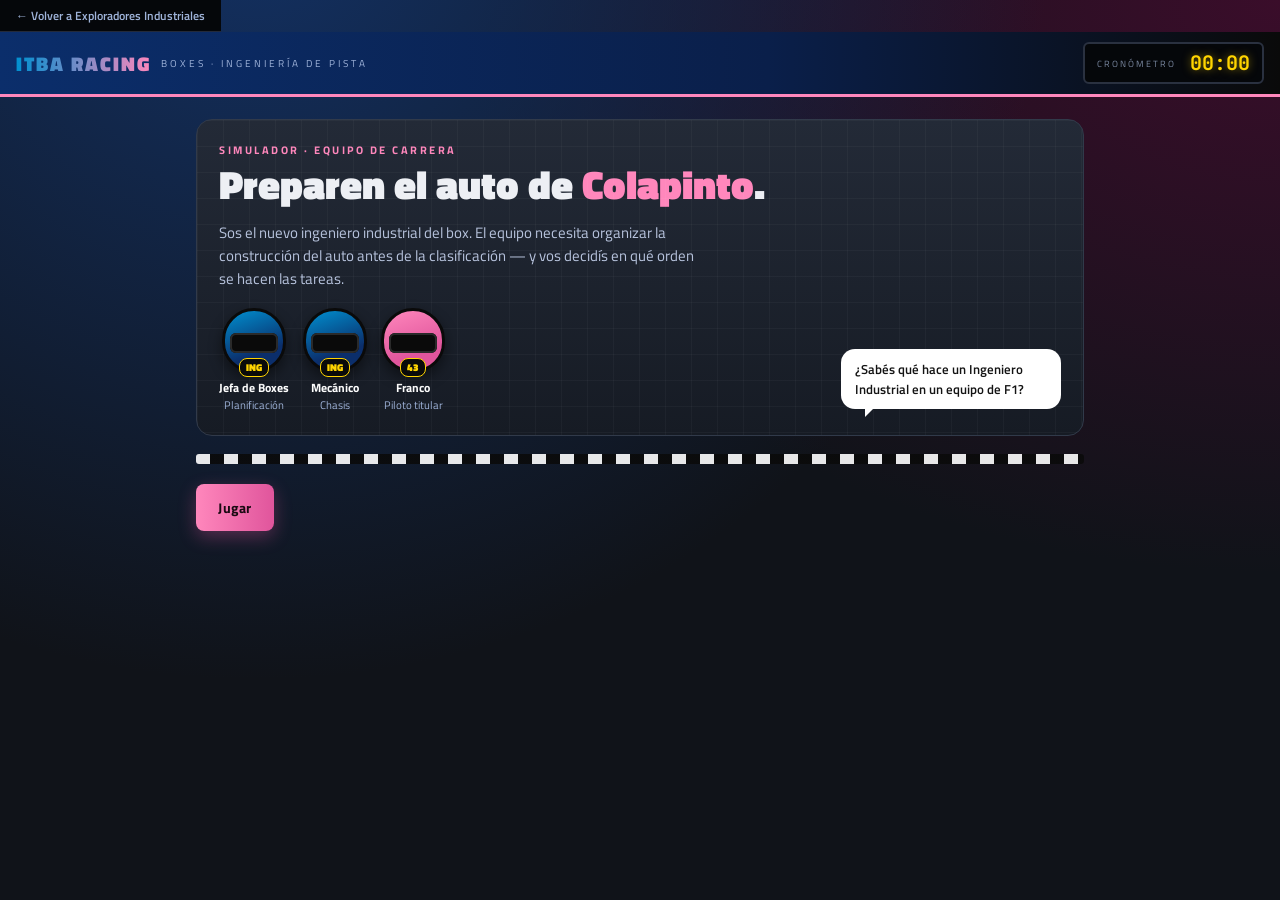
==== juegos/box-colapinto.html @ 61c808a1 "Exploradores Industriales v2: 4 actividades + puntaje compartido Renombra el juego de carrera a ITBA" ====
<!DOCTYPE html>
<html lang="es">
<head>
<meta charset="UTF-8">
<meta name="viewport" content="width=device-width, initial-scale=1.0">
<title>Boxes de ITBA Racing — Prepará el auto de Colapinto</title>
<style>
@import url('https://fonts.googleapis.com/css2?family=Titillium+Web:wght@400;600;700;900&family=JetBrains+Mono:wght@500;700&display=swap');

:root{
  --alpine-blue:#0B2E6B;
  --alpine-blue-bright:#0090D0;
  --alpine-pink:#FF87BC;
  --alpine-pink-deep:#E0559C;
  --cyan:#21D0C7;
  --gold:#FFD400;
  --asphalt:#101319;
  --asphalt-2:#191E27;
  --paper:#EDEFF4;
  --ok:#2BD673;
  --bad:#FF4D5E;
  --radius:10px;
}
*{box-sizing:border-box;}
html,body{margin:0;padding:0;}
body{
  font-family:'Titillium Web', Arial, sans-serif;
  background:
    radial-gradient(ellipse at 20% -10%, #133163 0%, transparent 55%),
    radial-gradient(ellipse at 100% 0%, #3a0d2a 0%, transparent 45%),
    var(--asphalt);
  color:var(--paper);
  min-height:100vh;
  overflow-x:hidden;
}

/* ---------- back to hub link ---------- */
.back-link{
  display:inline-flex;align-items:center;gap:6px;
  position:sticky;top:0;left:0;z-index:60;
  padding:6px 16px;
  font-size:12px;font-weight:600;color:#9fb3d9;
  text-decoration:none;background:#05070a;
  border-bottom:1px solid #232a3a;
}
.back-link:hover{color:var(--gold);}

/* ---------- top strip ---------- */
.topbar{
  display:flex;align-items:center;justify-content:space-between;
  padding:10px 16px;
  background:linear-gradient(90deg, var(--alpine-blue) 0%, #0a1f4a 60%, #0a0a0a 100%);
  border-bottom:3px solid var(--alpine-pink);
  position:sticky;top:27px;z-index:50;
}
.brand{display:flex;align-items:center;gap:10px;}
.brand .mark{
  font-weight:900;font-size:20px;letter-spacing:2px;
  background:linear-gradient(90deg, var(--alpine-blue-bright), var(--alpine-pink));
  -webkit-background-clip:text;background-clip:text;color:transparent;
}
.brand .sub{font-size:10px;letter-spacing:3px;color:#9fb3d9;text-transform:uppercase;}
.pitboard{
  display:flex;align-items:center;gap:10px;
  background:#05070a;border:2px solid #2a3140;border-radius:6px;
  padding:6px 12px;
}
.pitboard .lbl{font-size:9px;letter-spacing:2px;color:#7c8aa3;text-transform:uppercase;}
.pitboard .clock{
  font-family:'JetBrains Mono',monospace;font-weight:700;font-size:20px;
  color:var(--gold);text-shadow:0 0 8px rgba(255,212,0,.5);
  min-width:64px;text-align:right;
}

/* ---------- generic screen ---------- */
.screen{display:none;padding:22px 16px 70px;max-width:920px;margin:0 auto;}
.screen.active{display:block;animation:fadeIn .35s ease;}
@keyframes fadeIn{from{opacity:0;transform:translateY(6px)}to{opacity:1;transform:translateY(0)}}

/* ---------- intro screen ---------- */
.checker{
  height:10px;
  background-image:repeating-linear-gradient(90deg,#fff 0 14px, #0a0a0a 14px 28px);
  opacity:.9;margin:18px 0;border-radius:3px;
}
.garage{
  background:linear-gradient(180deg,#232a37,#161b24);
  border:1px solid #313a4a;border-radius:16px;
  padding:22px;position:relative;overflow:hidden;
}
.garage::before{
  content:"";position:absolute;inset:0;
  background-image:linear-gradient(#ffffff08 1px,transparent 1px),linear-gradient(90deg,#ffffff08 1px,transparent 1px);
  background-size:26px 26px;pointer-events:none;
}
.hero-title{font-weight:900;font-size:clamp(26px,6vw,40px);line-height:1.05;margin:4px 0 6px;}
.hero-title .accent{color:var(--alpine-pink);}
.hero-sub{color:#b7c3dd;font-size:15px;margin-bottom:18px;max-width:60ch;}

.crew{display:flex;align-items:flex-end;gap:14px;flex-wrap:wrap;margin-top:10px;position:relative;z-index:1;}
.avatar{display:flex;flex-direction:column;align-items:center;gap:6px;}
.helmet{
  width:64px;height:64px;border-radius:50% 50% 46% 46%;
  background:linear-gradient(160deg, var(--alpine-blue-bright), var(--alpine-blue) 70%);
  border:3px solid #0a0a0a;position:relative;box-shadow:0 6px 14px #0007;
}
.helmet.driver{background:linear-gradient(160deg, var(--alpine-pink), var(--alpine-pink-deep) 70%);}
.helmet::after{
  content:"";position:absolute;left:8%;right:8%;top:38%;height:34%;
  background:#0a0a0a;border-radius:6px;
  box-shadow:inset 0 0 0 2px #2a2a2a;
}
.helmet .num{
  position:absolute;bottom:-8px;left:50%;transform:translateX(-50%);
  background:#0a0a0a;color:var(--gold);font-weight:800;font-size:10px;
  padding:1px 6px;border-radius:8px;border:1px solid var(--gold);
}
.avatar .name{font-size:11px;color:#9fb3d9;text-align:center;max-width:78px;}
.avatar .name b{color:#fff;display:block;font-size:12px;}

.bubble{
  background:#fff;color:#141414;padding:10px 14px;border-radius:14px;
  font-weight:600;font-size:13px;position:relative;margin-bottom:4px;max-width:220px;
}
.bubble::after{
  content:"";position:absolute;bottom:-8px;left:24px;
  border-width:8px 8px 0 0;border-style:solid;border-color:#fff transparent transparent transparent;
}

.btn{
  appearance:none;border:none;cursor:pointer;font-family:inherit;
  font-weight:700;letter-spacing:.5px;border-radius:8px;padding:13px 22px;
  font-size:14px;transition:transform .12s ease, box-shadow .12s ease;
}
.btn:active{transform:translateY(2px) scale(.98);}
.btn-primary{
  background:linear-gradient(90deg, var(--alpine-pink), var(--alpine-pink-deep));
  color:#1a0a12;box-shadow:0 6px 18px #e0559c55;
}
.btn-primary:hover{box-shadow:0 8px 22px #e0559c77;}
.btn-ghost{
  background:transparent;border:1.5px solid #3a4356;color:#dfe6f5;
}
.btn-ghost:hover{border-color:var(--alpine-blue-bright);}
.btn-dark{background:#0a0a0a;color:var(--gold);border:1.5px solid var(--gold);}
.btn-row{display:flex;gap:10px;margin-top:20px;flex-wrap:wrap;}

/* ---------- modal ---------- */
.overlay{
  position:fixed;inset:0;background:#03050acc;backdrop-filter:blur(2px);
  display:none;align-items:flex-end;justify-content:center;z-index:100;padding:0;
}
.overlay.active{display:flex;animation:fadeIn .25s ease;}
.modal{
  background:linear-gradient(180deg,#1a2030,#12151d);
  border:1px solid #2f3850;border-top:4px solid var(--alpine-pink);
  border-radius:18px 18px 0 0;
  width:100%;max-width:560px;max-height:88vh;overflow-y:auto;
  padding:22px 20px 26px;
}
@media(min-width:600px){
  .overlay{align-items:center;}
  .modal{border-radius:18px;border-top:1px solid #2f3850;border-left:4px solid var(--alpine-pink);}
}
.modal h2{margin:0 0 10px;font-size:21px;font-weight:800;}
.modal p{color:#c3cce0;font-size:14.5px;line-height:1.55;margin:0 0 10px;}
.eyebrow{
  font-size:10.5px;letter-spacing:2.5px;text-transform:uppercase;color:var(--alpine-pink);
  font-weight:700;margin-bottom:6px;display:block;
}

.example-row{
  display:flex;align-items:center;gap:8px;margin:10px 0;background:#0d1017;
  border:1px solid #2a3142;border-radius:8px;padding:8px 10px;
}
.example-row .chip{
  background:#232a3a;border:1px solid #3a4356;border-radius:6px;padding:6px 10px;
  font-size:12px;font-weight:600;flex:1;text-align:center;
}
.example-row .arrow{color:#7c8aa3;}
.example-row .verdict{font-size:18px;}
.verdict.ok{color:var(--ok);}
.verdict.bad{color:var(--bad);}

/* ---------- game screen ---------- */
.mission-bar{
  display:flex;justify-content:space-between;align-items:center;gap:10px;
  background:#151a24;border:1px solid #2a3142;border-radius:10px;
  padding:10px 14px;margin-bottom:14px;flex-wrap:wrap;
}
.mission-bar .txt{font-size:13px;color:#c3cce0;}
.mission-bar .deadline{font-weight:800;color:var(--gold);}

.board-wrap{
  background:#0d1017;border:1px solid #2a3142;border-radius:12px;
  padding:12px 8px 8px;overflow-x:auto;
}
.board{display:grid;grid-template-columns:170px 1fr;min-width:900px;}
.corner{
  position:sticky;left:0;background:#0d1017;z-index:3;
  font-size:9px;letter-spacing:1.5px;color:#7c8aa3;text-transform:uppercase;
  display:flex;align-items:end;padding-bottom:6px;
}
.days-header{display:grid;grid-auto-flow:column;grid-auto-columns:46px;}
.day-lbl{
  font-size:10px;color:#7c8aa3;text-align:center;padding-bottom:6px;font-weight:600;
  border-bottom:2px solid #232a3a;
}
.day-lbl.active-day{color:var(--gold);}

.task-label{
  position:sticky;left:0;background:#0d1017;z-index:2;
  display:flex;flex-direction:column;justify-content:center;gap:2px;
  padding:6px 10px 6px 4px;border-top:1px solid #1c2230;
  font-size:12px;
}
.task-label .id{
  display:inline-flex;width:20px;height:20px;border-radius:5px;align-items:center;justify-content:center;
  font-weight:800;font-size:11px;color:#0a0a0a;margin-right:6px;
}
.task-label .nm{font-weight:600;color:#e7ecf7;}
.task-label .dur{font-size:10px;color:#7c8aa3;}
.task-label .pred{font-size:10px;color:#5f6c85;}

.row-cells{display:grid;grid-auto-flow:column;grid-auto-columns:46px;border-top:1px solid #1c2230;position:relative;}
.cell{
  height:44px;border-right:1px solid #171c27;
  display:flex;align-items:center;justify-content:center;cursor:pointer;
}
.cell:hover{background:#161c28;}
.cell.filled{cursor:pointer;}
.block{
  grid-row:1;height:34px;border-radius:6px;margin:5px 2px;
  display:flex;align-items:center;justify-content:center;
  font-weight:800;font-size:12px;color:#0a0a0a;
  box-shadow:0 3px 8px #0006;
}
.block small{font-weight:600;font-size:9px;display:block;}
.row-cells.error .block{outline:2px solid var(--bad);animation:shake .3s;}
.row-cells.simming .block{outline:2px solid var(--gold);}
@keyframes shake{0%,100%{transform:translateX(0)}25%{transform:translateX(-3px)}75%{transform:translateX(3px)}}

.legend-hint{font-size:11.5px;color:#7c8aa3;margin-top:10px;}

.footer-actions{
  position:fixed;left:0;right:0;bottom:0;z-index:40;
  display:flex;justify-content:space-between;gap:10px;
  padding:12px 16px;background:linear-gradient(0deg,#05070ae8 60%,transparent);
}
.footer-actions .btn{flex:1;max-width:220px;font-size:13px;}

.banner{
  border-radius:10px;padding:10px 14px;font-size:13px;font-weight:600;margin-bottom:12px;
  display:none;
}
.banner.show{display:block;animation:fadeIn .25s ease;}
.banner.err{background:#3a1420;border:1px solid var(--bad);color:#ffb3ba;}
.banner.ok{background:#0f3324;border:1px solid var(--ok);color:#9dffce;}

/* lights sequence */
.lights-overlay{
  position:fixed;inset:0;background:#000;display:none;
  align-items:center;justify-content:center;flex-direction:column;gap:22px;z-index:200;
}
.lights-overlay.active{display:flex;}
.lights-row{display:flex;gap:14px;}
.light{width:38px;height:38px;border-radius:50%;background:#2a0508;border:3px solid #3a0a10;transition:background .15s;}
.light.on{background:#FF2D2D;box-shadow:0 0 22px #ff2d2d;}
.lights-caption{font-family:'JetBrains Mono',monospace;color:var(--gold);font-size:15px;letter-spacing:2px;}

/* result modal */
.stars{font-size:30px;letter-spacing:6px;margin:6px 0 4px;}
.stat-grid{display:grid;grid-template-columns:1fr 1fr;gap:10px;margin:14px 0;}
.stat{background:#0d1017;border:1px solid #2a3142;border-radius:10px;padding:12px;}
.stat .n{font-family:'JetBrains Mono',monospace;font-weight:700;font-size:22px;color:var(--gold);}
.stat .l{font-size:10.5px;color:#7c8aa3;text-transform:uppercase;letter-spacing:1.5px;margin-top:2px;}

.table-list{display:flex;flex-direction:column;gap:8px;margin-top:10px;}
.table-row{
  display:flex;align-items:center;gap:10px;background:#0d1017;border:1px solid #2a3142;
  border-radius:8px;padding:8px 10px;font-size:12.5px;
}
.table-row .id{width:22px;height:22px;border-radius:5px;flex:none;display:flex;align-items:center;justify-content:center;font-weight:800;font-size:11px;color:#0a0a0a;}
.table-row .nm{flex:1;color:#e7ecf7;font-weight:600;}
.table-row .meta{color:#7c8aa3;font-size:11px;text-align:right;}
</style>
</head>
<body>

<a class="back-link" href="../index.html">← Volver a Exploradores Industriales</a>

<div class="topbar">
  <div class="brand">
    <span class="mark">ITBA RACING</span>
    <span class="sub">Boxes · Ingeniería de Pista</span>
  </div>
  <div class="pitboard">
    <span class="lbl">Cronómetro</span>
    <span class="clock" id="clockDisplay">00:00</span>
  </div>
</div>

<!-- SCREEN 1: INTRO -->
<div class="screen active" id="screen-intro">
  <div class="garage">
    <span class="eyebrow">Simulador · Equipo de Carrera</span>
    <h1 class="hero-title">Preparen el auto de <span class="accent">Colapinto</span>.</h1>
    <p class="hero-sub">Sos el nuevo ingeniero industrial del box. El equipo necesita organizar la construcción del auto antes de la clasificación — y vos decidís en qué orden se hacen las tareas.</p>

    <div class="crew">
      <div class="avatar">
        <div class="helmet"><div class="num">ING</div></div>
        <div class="name"><b>Jefa de Boxes</b>Planificación</div>
      </div>
      <div class="avatar">
        <div class="helmet"><div class="num">ING</div></div>
        <div class="name"><b>Mecánico</b>Chasis</div>
      </div>
      <div class="avatar" style="margin-right:auto;">
        <div class="helmet driver"><div class="num">43</div></div>
        <div class="name"><b>Franco</b>Piloto titular</div>
      </div>
      <div class="bubble">¿Sabés qué hace un Ingeniero Industrial en un equipo de F1?</div>
    </div>
  </div>
  <div class="checker"></div>
  <div class="btn-row">
    <button class="btn btn-primary" onclick="openModal('modal-explain')">Jugar</button>
  </div>
</div>

<!-- SCREEN 2: GAME -->
<div class="screen" id="screen-game">
  <div class="mission-bar">
    <div class="txt">🏁 Clasificación en Buenos Aires en <span class="deadline" id="deadlineTxt">15 días</span>. Armá el cronograma de construcción.</div>
    <button class="btn btn-ghost" style="padding:8px 14px;font-size:12px;" onclick="openModal('modal-table')">Ver tabla</button>
  </div>

  <div class="banner" id="banner"></div>

  <div class="board-wrap">
    <div class="board" id="board"><!-- filled by JS --></div>
  </div>
  <p class="legend-hint">Tocá una celda vacía en la fila de una tarea para ubicarla (ocupa su duración en días). Tocala de nuevo para sacarla.</p>
</div>

<div class="footer-actions" id="footerActions" style="display:none;">
  <button class="btn btn-ghost" onclick="resetBoard()">Reiniciar</button>
  <button class="btn btn-primary" onclick="tryRun()">Probar cronograma</button>
</div>

<!-- MODAL: explain -->
<div class="overlay" id="modal-explain">
  <div class="modal">
    <span class="eyebrow">Misión</span>
    <h2>¿Cómo lo ayudás?</h2>
    <p>Tenés que ordenar las tareas necesarias para construir el auto de Franco. Algunas tareas necesitan que otra termine antes — hay una <b>tabla de precedencias</b> que te muestra qué depende de qué. El objetivo es terminar lo antes posible (vas a ver un cronómetro que te va a torturar 😅).</p>
    <p>Ejemplo: si la tarea <b>J</b> necesita que <b>H</b> esté lista antes, este orden funciona:</p>
    <div class="example-row">
      <div class="chip">H · Comprar tubos</div>
      <span class="arrow">→</span>
      <div class="chip">J · Cortar tubos</div>
      <span class="verdict ok">✔</span>
    </div>
    <p>...pero este orden no:</p>
    <div class="example-row">
      <div class="chip">J · Cortar tubos</div>
      <span class="arrow">→</span>
      <div class="chip">H · Comprar tubos</div>
      <span class="verdict bad">✘</span>
    </div>
    <div class="btn-row">
      <button class="btn btn-primary" onclick="closeModal('modal-explain');openModal('modal-mission')">Entendido</button>
    </div>
  </div>
</div>

<!-- MODAL: mission -->
<div class="overlay" id="modal-mission">
  <div class="modal">
    <span class="eyebrow">Briefing de boxes</span>
    <h2>Clasificación en Buenos Aires</h2>
    <p>El equipo quiere presentar el auto de Franco Colapinto a tiempo para la clasificación. Para eso hay que entregarle a la ingeniera jefa un plan de construcción realista.</p>
    <p>La clasificación es en <b>15 días</b>. Ayudá al equipo a llegar a tiempo — y si podés, ganale al récord de boxes.</p>
    <div class="btn-row">
      <button class="btn btn-primary" onclick="closeModal('modal-mission');startGame()">Vamos, equipo</button>
    </div>
  </div>
</div>

<!-- MODAL: table -->
<div class="overlay" id="modal-table">
  <div class="modal">
    <span class="eyebrow">Pizarra del box</span>
    <h2>Tabla de precedencias</h2>
    <div class="table-list" id="tableList"></div>
    <div class="btn-row">
      <button class="btn btn-ghost" onclick="closeModal('modal-table')">Cerrar</button>
    </div>
  </div>
</div>

<!-- MODAL: result -->
<div class="overlay" id="modal-result">
  <div class="modal">
    <span class="eyebrow" id="resultEyebrow">Resultado</span>
    <h2 id="resultTitle">¡Cronograma completo!</h2>
    <div class="stars" id="resultStars">★★★</div>
    <p id="resultMsg"></p>
    <div class="stat-grid">
      <div class="stat"><div class="n" id="statDays">-</div><div class="l">Días usados</div></div>
      <div class="stat"><div class="n" id="statOptimal">11</div><div class="l">Récord de boxes</div></div>
      <div class="stat"><div class="n" id="statTime">-</div><div class="l">Tiempo real jugado</div></div>
      <div class="stat"><div class="n" id="statPoints">-</div><div class="l">Puntos para el marcador</div></div>
    </div>
    <div class="btn-row">
      <button class="btn btn-ghost" onclick="closeModal('modal-result');resetBoard()">Reintentar</button>
      <button class="btn btn-primary" onclick="closeModal('modal-result')">Ver tablero</button>
    </div>
  </div>
</div>

<!-- lights sequence overlay -->
<div class="lights-overlay" id="lightsOverlay">
  <div class="lights-row" id="lightsRow"></div>
  <div class="lights-caption" id="lightsCaption">LUCES...</div>
</div>

<script>
const DAYS = 16;
const OPTIMAL = 11;
const DEADLINE = 15;

const TASKS = [
  {id:'A', name:'Diseño del monocasco', dur:3, pred:[], color:'#0090D0'},
  {id:'B', name:'Diseño aerodinámico', dur:3, pred:[], color:'#FF87BC'},
  {id:'C', name:'Fabricación del chasis', dur:4, pred:['A'], color:'#0B3D91'},
  {id:'D', name:'Fabricación de alerones', dur:3, pred:['B'], color:'#E0559C'},
  {id:'E', name:'Programación de telemetría', dur:3, pred:[], color:'#21D0C7'},
  {id:'F', name:'Pintura y calcos del equipo', dur:2, pred:['C'], color:'#FF2D78'},
  {id:'G', name:'Ensamble final', dur:2, pred:['D','E','F'], color:'#FFD400'},
];

let placements = {}; // id -> startDay (1-indexed) or null

// ---- real-time stopwatch (the "reloj que te va a torturar") ----
let clockSeconds = 0;
let clockInterval = null;

function updateClockDisplay(){
  const mm = String(Math.floor(clockSeconds/60)).padStart(2,'0');
  const ss = String(clockSeconds%60).padStart(2,'0');
  document.getElementById('clockDisplay').textContent = mm+':'+ss;
}
function startClock(){
  clockSeconds = 0;
  updateClockDisplay();
  clearInterval(clockInterval);
  clockInterval = setInterval(()=>{
    clockSeconds++;
    updateClockDisplay();
  }, 1000);
}
function stopClock(){
  clearInterval(clockInterval);
}

function taskById(id){ return TASKS.find(t=>t.id===id); }

function openModal(id){ document.getElementById(id).classList.add('active'); }
function closeModal(id){ document.getElementById(id).classList.remove('active'); }

function startGame(){
  document.getElementById('screen-intro').classList.remove('active');
  document.getElementById('screen-game').classList.add('active');
  document.getElementById('footerActions').style.display = 'flex';
  document.getElementById('deadlineTxt').textContent = DEADLINE + ' días';
  buildTable();
  buildBoard();
  resetBoard();
}

function buildTable(){
  const list = document.getElementById('tableList');
  list.innerHTML = '';
  TASKS.forEach(t=>{
    const row = document.createElement('div');
    row.className = 'table-row';
    const predTxt = t.pred.length ? 'Necesita: ' + t.pred.join(', ') : 'Sin dependencias';
    row.innerHTML = `<div class="id" style="background:${t.color}">${t.id}</div>
      <div class="nm">${t.name}</div>
      <div class="meta">${predTxt}<br>${t.dur} día${t.dur>1?'s':''}</div>`;
    list.appendChild(row);
  });
}

function buildBoard(){
  const board = document.getElementById('board');
  board.innerHTML = '';

  // corner cell
  const corner = document.createElement('div');
  corner.className = 'corner';
  corner.textContent = 'Tarea';
  board.appendChild(corner);

  // days header
  const daysHeader = document.createElement('div');
  daysHeader.className = 'days-header';
  daysHeader.id = 'daysHeader';
  for(let d=1; d<=DAYS; d++){
    const lbl = document.createElement('div');
    lbl.className = 'day-lbl';
    lbl.textContent = 'D'+d;
    lbl.id = 'daylbl-'+d;
    daysHeader.appendChild(lbl);
  }
  board.appendChild(daysHeader);

  TASKS.forEach(t=>{
    const label = document.createElement('div');
    label.className = 'task-label';
    label.innerHTML = `<div><span class="id" style="background:${t.color}">${t.id}</span><span class="nm">${t.name}</span></div>
      <div class="dur">${t.dur} día${t.dur>1?'s':''} ${t.pred.length? '· requiere '+t.pred.join(', ') : '· sin requisitos'}</div>`;
    board.appendChild(label);

    const rowCells = document.createElement('div');
    rowCells.className = 'row-cells';
    rowCells.id = 'row-'+t.id;
    for(let d=1; d<=DAYS; d++){
      const cell = document.createElement('div');
      cell.className = 'cell';
      cell.id = `cell-${t.id}-${d}`;
      cell.onclick = ()=>handleCellClick(t.id, d);
      rowCells.appendChild(cell);
    }
    board.appendChild(rowCells);
  });

  renderPlacements();
}

function handleCellClick(taskId, day){
  const t = taskById(taskId);
  if(placements[taskId] != null){
    // clicking anywhere on its own row removes it
    placements[taskId] = null;
    renderPlacements();
    return;
  }
  if(day + t.dur - 1 > DAYS){
    flashBanner('err', `${t.name} no entra a partir del día ${day} (dura ${t.dur} días). Probá más a la izquierda.`);
    return;
  }
  placements[taskId] = day;
  renderPlacements();
}

function renderPlacements(){
  TASKS.forEach(t=>{
    const row = document.getElementById('row-'+t.id);
    if(!row) return;
    row.classList.remove('error');
    // clear
    for(let d=1; d<=DAYS; d++){
      const cell = document.getElementById(`cell-${t.id}-${d}`);
      cell.innerHTML = '';
      cell.classList.remove('filled');
    }
    const start = placements[t.id];
    if(start == null) return;
    const cell = document.getElementById(`cell-${t.id}-${start}`);
    cell.classList.add('filled');
    const block = document.createElement('div');
    block.className = 'block';
    block.style.background = t.color;
    block.style.width = (t.dur*46 - 4) + 'px';
    block.innerHTML = `${t.id}<small>${t.dur}d</small>`;
    cell.appendChild(block);
  });
}

function resetBoard(){
  placements = {};
  renderPlacements();
  hideBanner();
  startClock();
}

function flashBanner(kind, msg){
  const b = document.getElementById('banner');
  b.className = 'banner show ' + kind;
  b.textContent = msg;
}
function hideBanner(){
  document.getElementById('banner').classList.remove('show');
}

function validate(){
  const missing = TASKS.filter(t=>placements[t.id]==null);
  if(missing.length){
    flashBanner('err', 'Faltan ubicar: ' + missing.map(t=>t.id).join(', '));
    return null;
  }
  let errors = [];
  TASKS.forEach(t=>{
    document.getElementById('row-'+t.id).classList.remove('error');
    t.pred.forEach(pid=>{
      const p = taskById(pid);
      const requiredStart = placements[pid] + p.dur;
      if(placements[t.id] < requiredStart){
        errors.push(`${t.id} (${t.name}) necesita que ${pid} termine antes (día ${requiredStart} como mínimo).`);
        document.getElementById('row-'+t.id).classList.add('error');
      }
    });
  });
  if(errors.length){
    flashBanner('err', errors[0] + (errors.length>1 ? ` (+${errors.length-1} más)` : ''));
    return null;
  }
  hideBanner();
  const makespan = Math.max(...TASKS.map(t=> placements[t.id] + t.dur - 1));
  return makespan;
}

function tryRun(){
  const makespan = validate();
  if(makespan == null) return;
  runLightsThenSim(makespan);
}

function runLightsThenSim(makespan){
  const overlay = document.getElementById('lightsOverlay');
  const row = document.getElementById('lightsRow');
  const caption = document.getElementById('lightsCaption');
  row.innerHTML = '';
  for(let i=0;i<5;i++){
    const l = document.createElement('div');
    l.className='light';
    l.id='light-'+i;
    row.appendChild(l);
  }
  overlay.classList.add('active');
  caption.textContent = 'PREPARANDO BOX...';
  let lit = 0;
  const litInterval = setInterval(()=>{
    if(lit<5){
      document.getElementById('light-'+lit).classList.add('on');
      lit++;
    } else {
      clearInterval(litInterval);
      setTimeout(()=>{
        // lights out
        for(let i=0;i<5;i++) document.getElementById('light-'+i).classList.remove('on');
        caption.textContent = '¡LUCES FUERA, VAMOS!';
        setTimeout(()=>{
          overlay.classList.remove('active');
          simulate(makespan);
        }, 500);
      }, 500);
    }
  }, 260);
}

function simulate(makespan){
  // this animates the board playing out day-by-day (visual only) —
  // the real stopwatch up top keeps running on its own real-time interval.
  let day = 0;
  const stepMs = 130;
  document.querySelectorAll('.days-header .day-lbl').forEach(el=>el.classList.remove('active-day'));
  const interval = setInterval(()=>{
    day++;
    document.querySelectorAll('.days-header .day-lbl').forEach(el=>el.classList.remove('active-day'));
    const lbl = document.getElementById('daylbl-'+day);
    if(lbl) lbl.classList.add('active-day');
    TASKS.forEach(t=>{
      const row = document.getElementById('row-'+t.id);
      const start = placements[t.id];
      if(day>=start && day < start+t.dur){
        row.classList.add('simming');
      } else {
        row.classList.remove('simming');
      }
    });
    if(day>=makespan){
      clearInterval(interval);
      TASKS.forEach(t=>document.getElementById('row-'+t.id).classList.remove('simming'));
      stopClock();
      showResult(makespan);
    }
  }, stepMs);
}

function showResult(makespan){
  document.getElementById('statDays').textContent = makespan;
  const stars = makespan<=OPTIMAL ? 3 : makespan<=OPTIMAL+3 ? 2 : 1;
  document.getElementById('resultStars').textContent = '★'.repeat(stars) + '☆'.repeat(3-stars);

  const mm = String(Math.floor(clockSeconds/60)).padStart(2,'0');
  const ss = String(clockSeconds%60).padStart(2,'0');
  document.getElementById('statTime').textContent = mm+':'+ss;

  const points = stars===3 ? 30 : stars===2 ? 20 : 10;
  document.getElementById('statPoints').textContent = points;
  // shared score key read by the Exploradores Industriales hub
  try{ localStorage.setItem('exploradores_score_racing', String(points)); }catch(e){}

  const title = document.getElementById('resultTitle');
  const msg = document.getElementById('resultMsg');
  const eyebrow = document.getElementById('resultEyebrow');

  if(makespan <= DEADLINE){
    eyebrow.textContent = 'Clasificación asegurada';
    if(makespan<=OPTIMAL){
      title.textContent = '¡Récord de boxes, Franco corre!';
      msg.textContent = `Armaste el auto en ${makespan} días, igualando el mejor tiempo posible del equipo. La ingeniera jefa está impresionada — así se planifica un proyecto.`;
    } else {
      title.textContent = '¡Llegaste a tiempo para la clasificación!';
      msg.textContent = `El auto quedó listo en ${makespan} días, antes de los ${DEADLINE} días límite. El récord del box es de ${OPTIMAL} días — reordenando algunas tareas en paralelo podés bajar el tiempo.`;
    }
  } else {
    eyebrow.textContent = 'Se complicó el cronograma';
    title.textContent = 'Franco se queda sin clasificar...';
    msg.textContent = `El plan tardó ${makespan} días, más de los ${DEADLINE} disponibles. Revisá qué tareas podrían hacerse en paralelo en vez de una detrás de la otra.`;
  }
  openModal('modal-result');
}
</script>
</body>
</html>
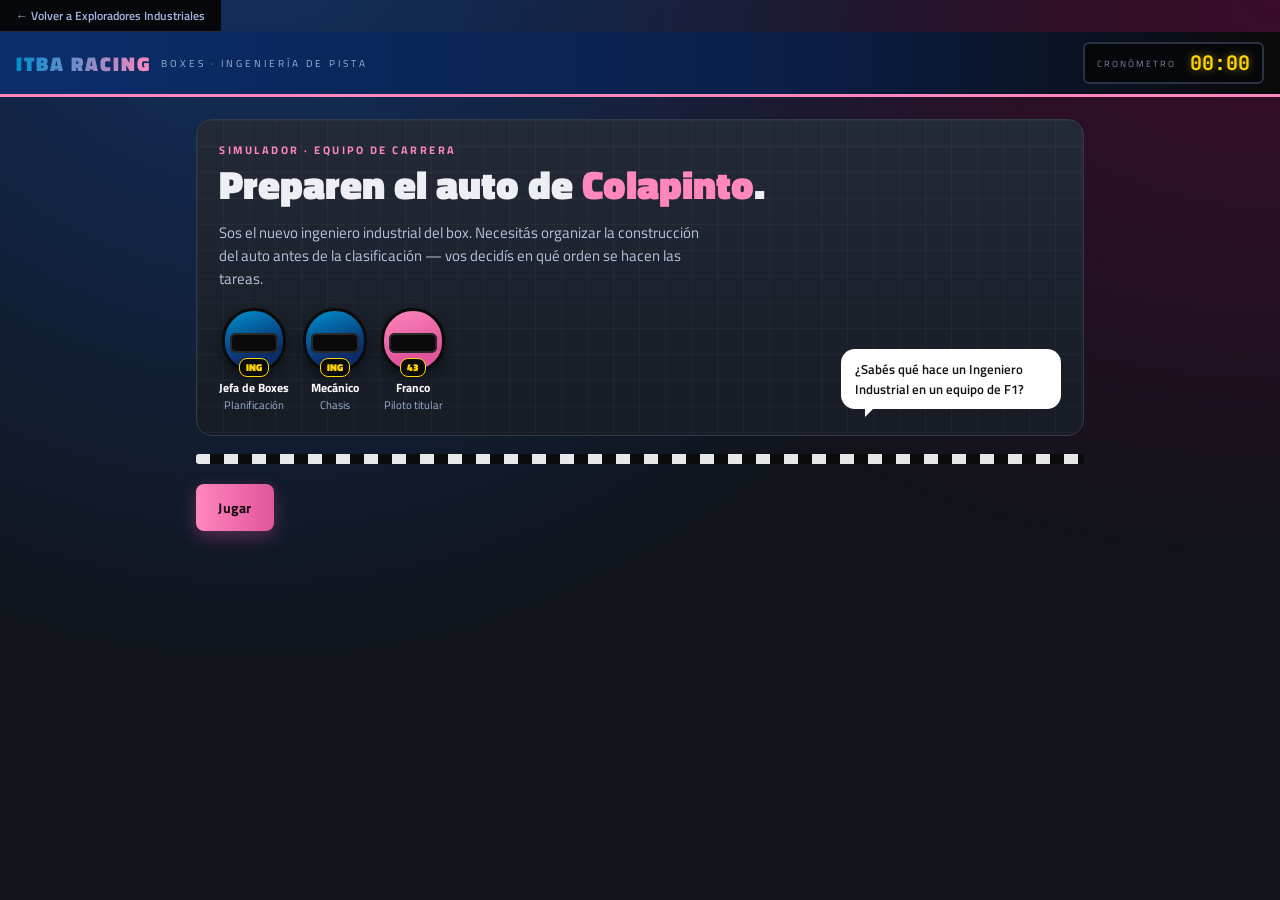
==== commit bfa9a516: "Puntaje individual, drag real en Racing, y registro final por Google Form Consultores pasa a puntaje" ====
--- a/juegos/box-colapinto.html
+++ b/juegos/box-colapinto.html
@@ -222,23 +222,33 @@
 .task-label .dur{font-size:10px;color:#7c8aa3;}
 .task-label .pred{font-size:10px;color:#5f6c85;}
 
-.row-cells{display:grid;grid-auto-flow:column;grid-auto-columns:46px;border-top:1px solid #1c2230;position:relative;}
+.row-cells{display:grid;grid-auto-flow:column;grid-auto-columns:46px;border-top:1px solid #1c2230;position:relative;height:44px;}
 .cell{
   height:44px;border-right:1px solid #171c27;
-  display:flex;align-items:center;justify-content:center;cursor:pointer;
-}
-.cell:hover{background:#161c28;}
-.cell.filled{cursor:pointer;}
+}
 .block{
-  grid-row:1;height:34px;border-radius:6px;margin:5px 2px;
+  position:absolute;top:5px;height:34px;border-radius:6px;
   display:flex;align-items:center;justify-content:center;
   font-weight:800;font-size:12px;color:#0a0a0a;
   box-shadow:0 3px 8px #0006;
-}
+  cursor:grab;touch-action:none;user-select:none;
+  transition:left .18s ease, opacity .15s ease;
+}
+.block.dragging{transition:none;cursor:grabbing;z-index:5;box-shadow:0 6px 16px #000a;}
+.block.unplaced{opacity:.5;box-shadow:none;border:2px dashed rgba(255,255,255,.5);}
 .block small{font-weight:600;font-size:9px;display:block;}
 .row-cells.error .block{outline:2px solid var(--bad);animation:shake .3s;}
 .row-cells.simming .block{outline:2px solid var(--gold);}
 @keyframes shake{0%,100%{transform:translateX(0)}25%{transform:translateX(-3px)}75%{transform:translateX(3px)}}
+
+.rotate-hint{
+  display:none;align-items:center;gap:8px;
+  background:#151a24;border:1px solid #2a3142;border-radius:10px;
+  padding:10px 14px;margin-bottom:14px;font-size:12.5px;color:#c3cce0;
+}
+@media (max-width:700px){
+  .rotate-hint{display:flex;}
+}
 
 .legend-hint{font-size:11.5px;color:#7c8aa3;margin-top:10px;}
 
@@ -274,6 +284,7 @@
 .stat{background:#0d1017;border:1px solid #2a3142;border-radius:10px;padding:12px;}
 .stat .n{font-family:'JetBrains Mono',monospace;font-weight:700;font-size:22px;color:var(--gold);}
 .stat .l{font-size:10.5px;color:#7c8aa3;text-transform:uppercase;letter-spacing:1.5px;margin-top:2px;}
+.stat.wide{grid-column:1/-1;}
 
 .table-list{display:flex;flex-direction:column;gap:8px;margin-top:10px;}
 .table-row{
@@ -305,7 +316,7 @@
   <div class="garage">
     <span class="eyebrow">Simulador · Equipo de Carrera</span>
     <h1 class="hero-title">Preparen el auto de <span class="accent">Colapinto</span>.</h1>
-    <p class="hero-sub">Sos el nuevo ingeniero industrial del box. El equipo necesita organizar la construcción del auto antes de la clasificación — y vos decidís en qué orden se hacen las tareas.</p>
+    <p class="hero-sub">Sos el nuevo ingeniero industrial del box. Necesitás organizar la construcción del auto antes de la clasificación — vos decidís en qué orden se hacen las tareas.</p>
 
     <div class="crew">
       <div class="avatar">
@@ -336,12 +347,14 @@
     <button class="btn btn-ghost" style="padding:8px 14px;font-size:12px;" onclick="openModal('modal-table')">Ver tabla</button>
   </div>
 
+  <div class="rotate-hint">🔄📱 Para mejor experiencia, girá el celular en horizontal.</div>
+
   <div class="banner" id="banner"></div>
 
   <div class="board-wrap">
     <div class="board" id="board"><!-- filled by JS --></div>
   </div>
-  <p class="legend-hint">Tocá una celda vacía en la fila de una tarea para ubicarla (ocupa su duración en días). Tocala de nuevo para sacarla.</p>
+  <p class="legend-hint">Arrastrá cada bloque con el dedo (o el mouse) hasta el día donde querés ubicarlo. Tocalo sin arrastrar para sacarlo.</p>
 </div>
 
 <div class="footer-actions" id="footerActions" style="display:none;">
@@ -380,10 +393,10 @@
   <div class="modal">
     <span class="eyebrow">Briefing de boxes</span>
     <h2>Clasificación en Buenos Aires</h2>
-    <p>El equipo quiere presentar el auto de Franco Colapinto a tiempo para la clasificación. Para eso hay que entregarle a la ingeniera jefa un plan de construcción realista.</p>
-    <p>La clasificación es en <b>15 días</b>. Ayudá al equipo a llegar a tiempo — y si podés, ganale al récord de boxes.</p>
+    <p>Querés presentar el auto de Franco Colapinto a tiempo para la clasificación. Para eso tenés que entregarle a la ingeniera jefa un plan de construcción realista.</p>
+    <p>La clasificación es en <b>15 días</b>. Llegá a tiempo — y si podés, ganale al récord de boxes.</p>
     <div class="btn-row">
-      <button class="btn btn-primary" onclick="closeModal('modal-mission');startGame()">Vamos, equipo</button>
+      <button class="btn btn-primary" onclick="closeModal('modal-mission');startGame()">Vamos, arrancá</button>
     </div>
   </div>
 </div>
@@ -411,7 +424,8 @@
       <div class="stat"><div class="n" id="statDays">-</div><div class="l">Días usados</div></div>
       <div class="stat"><div class="n" id="statOptimal">11</div><div class="l">Récord de boxes</div></div>
       <div class="stat"><div class="n" id="statTime">-</div><div class="l">Tiempo real jugado</div></div>
-      <div class="stat"><div class="n" id="statPoints">-</div><div class="l">Puntos para el marcador</div></div>
+      <div class="stat"><div class="n" id="statErrors">-</div><div class="l">Intentos con error</div></div>
+      <div class="stat wide"><div class="n" id="statPoints">-</div><div class="l">Puntos para el marcador</div></div>
     </div>
     <div class="btn-row">
       <button class="btn btn-ghost" onclick="closeModal('modal-result');resetBoard()">Reintentar</button>
@@ -442,6 +456,8 @@
 ];
 
 let placements = {}; // id -> startDay (1-indexed) or null
+let errorAttempts = 0;
+const PENALTY_PER_ERROR = 5;
 
 // ---- real-time stopwatch (the "reloj que te va a torturar") ----
 let clockSeconds = 0;
@@ -531,7 +547,6 @@
       const cell = document.createElement('div');
       cell.className = 'cell';
       cell.id = `cell-${t.id}-${d}`;
-      cell.onclick = ()=>handleCellClick(t.id, d);
       rowCells.appendChild(cell);
     }
     board.appendChild(rowCells);
@@ -540,20 +555,50 @@
   renderPlacements();
 }
 
-function handleCellClick(taskId, day){
-  const t = taskById(taskId);
-  if(placements[taskId] != null){
-    // clicking anywhere on its own row removes it
-    placements[taskId] = null;
+function makeDraggable(el, taskId){
+  let dragging = false, moved = false, startClientX = 0, startLeft = 0;
+
+  el.addEventListener('pointerdown', (e)=>{
+    dragging = true;
+    moved = false;
+    startClientX = e.clientX;
+    startLeft = parseFloat(el.style.left) || 0;
+    try{ el.setPointerCapture(e.pointerId); }catch(err){}
+    el.classList.add('dragging');
+  });
+
+  el.addEventListener('pointermove', (e)=>{
+    if(!dragging) return;
+    const dx = e.clientX - startClientX;
+    if(Math.abs(dx) > 4) moved = true;
+    const t = taskById(taskId);
+    const maxLeft = (DAYS - t.dur)*46 + 2;
+    let newLeft = startLeft + dx;
+    newLeft = Math.max(2, Math.min(maxLeft, newLeft));
+    el.style.left = newLeft + 'px';
+  });
+
+  function endDrag(){
+    if(!dragging) return;
+    dragging = false;
+    el.classList.remove('dragging');
+    if(!moved){
+      // plain tap: remove if it was placed, ignore if it was already unplaced
+      if(placements[taskId] != null){
+        placements[taskId] = null;
+        renderPlacements();
+      }
+      return;
+    }
+    const t = taskById(taskId);
+    const left = parseFloat(el.style.left) || 0;
+    let day = Math.round((left-2)/46) + 1;
+    day = Math.max(1, Math.min(DAYS - t.dur + 1, day));
+    placements[taskId] = day;
     renderPlacements();
-    return;
   }
-  if(day + t.dur - 1 > DAYS){
-    flashBanner('err', `${t.name} no entra a partir del día ${day} (dura ${t.dur} días). Probá más a la izquierda.`);
-    return;
-  }
-  placements[taskId] = day;
-  renderPlacements();
+  el.addEventListener('pointerup', endDrag);
+  el.addEventListener('pointercancel', endDrag);
 }
 
 function renderPlacements(){
@@ -561,27 +606,28 @@
     const row = document.getElementById('row-'+t.id);
     if(!row) return;
     row.classList.remove('error');
-    // clear
-    for(let d=1; d<=DAYS; d++){
-      const cell = document.getElementById(`cell-${t.id}-${d}`);
-      cell.innerHTML = '';
-      cell.classList.remove('filled');
+
+    let block = document.getElementById('block-'+t.id);
+    if(!block){
+      block = document.createElement('div');
+      block.id = 'block-'+t.id;
+      block.className = 'block';
+      block.style.background = t.color;
+      block.style.width = (t.dur*46 - 4) + 'px';
+      block.innerHTML = `${t.id}<small>${t.dur}d</small>`;
+      row.appendChild(block);
+      makeDraggable(block, t.id);
     }
     const start = placements[t.id];
-    if(start == null) return;
-    const cell = document.getElementById(`cell-${t.id}-${start}`);
-    cell.classList.add('filled');
-    const block = document.createElement('div');
-    block.className = 'block';
-    block.style.background = t.color;
-    block.style.width = (t.dur*46 - 4) + 'px';
-    block.innerHTML = `${t.id}<small>${t.dur}d</small>`;
-    cell.appendChild(block);
+    const day = start == null ? 1 : start;
+    block.style.left = ((day-1)*46 + 2) + 'px';
+    block.classList.toggle('unplaced', start == null);
   });
 }
 
 function resetBoard(){
   placements = {};
+  errorAttempts = 0;
   renderPlacements();
   hideBanner();
   startClock();
@@ -625,7 +671,10 @@
 
 function tryRun(){
   const makespan = validate();
-  if(makespan == null) return;
+  if(makespan == null){
+    errorAttempts++;
+    return;
+  }
   runLightsThenSim(makespan);
 }
 
@@ -700,8 +749,11 @@
   const ss = String(clockSeconds%60).padStart(2,'0');
   document.getElementById('statTime').textContent = mm+':'+ss;
 
-  const points = stars===3 ? 30 : stars===2 ? 20 : 10;
+  const basePoints = stars===3 ? 30 : stars===2 ? 20 : 10;
+  const penalty = Math.min(basePoints, errorAttempts * PENALTY_PER_ERROR);
+  const points = basePoints - penalty;
   document.getElementById('statPoints').textContent = points;
+  document.getElementById('statErrors').textContent = errorAttempts > 0 ? `${errorAttempts} (-${penalty}pts)` : '0';
   // shared score key read by the Exploradores Industriales hub
   try{ localStorage.setItem('exploradores_score_racing', String(points)); }catch(e){}
 
@@ -713,7 +765,7 @@
     eyebrow.textContent = 'Clasificación asegurada';
     if(makespan<=OPTIMAL){
       title.textContent = '¡Récord de boxes, Franco corre!';
-      msg.textContent = `Armaste el auto en ${makespan} días, igualando el mejor tiempo posible del equipo. La ingeniera jefa está impresionada — así se planifica un proyecto.`;
+      msg.textContent = `Armaste el auto en ${makespan} días, igualando el mejor tiempo posible. La ingeniera jefa está impresionada — así se planifica un proyecto.`;
     } else {
       title.textContent = '¡Llegaste a tiempo para la clasificación!';
       msg.textContent = `El auto quedó listo en ${makespan} días, antes de los ${DEADLINE} días límite. El récord del box es de ${OPTIMAL} días — reordenando algunas tareas en paralelo podés bajar el tiempo.`;
@@ -723,6 +775,9 @@
     title.textContent = 'Franco se queda sin clasificar...';
     msg.textContent = `El plan tardó ${makespan} días, más de los ${DEADLINE} disponibles. Revisá qué tareas podrían hacerse en paralelo en vez de una detrás de la otra.`;
   }
+  if(errorAttempts > 0){
+    msg.textContent += ` Tuviste ${errorAttempts} intento${errorAttempts>1?'s':''} con error antes de lograrlo, así que se descontaron ${penalty} puntos.`;
+  }
   openModal('modal-result');
 }
 </script>
